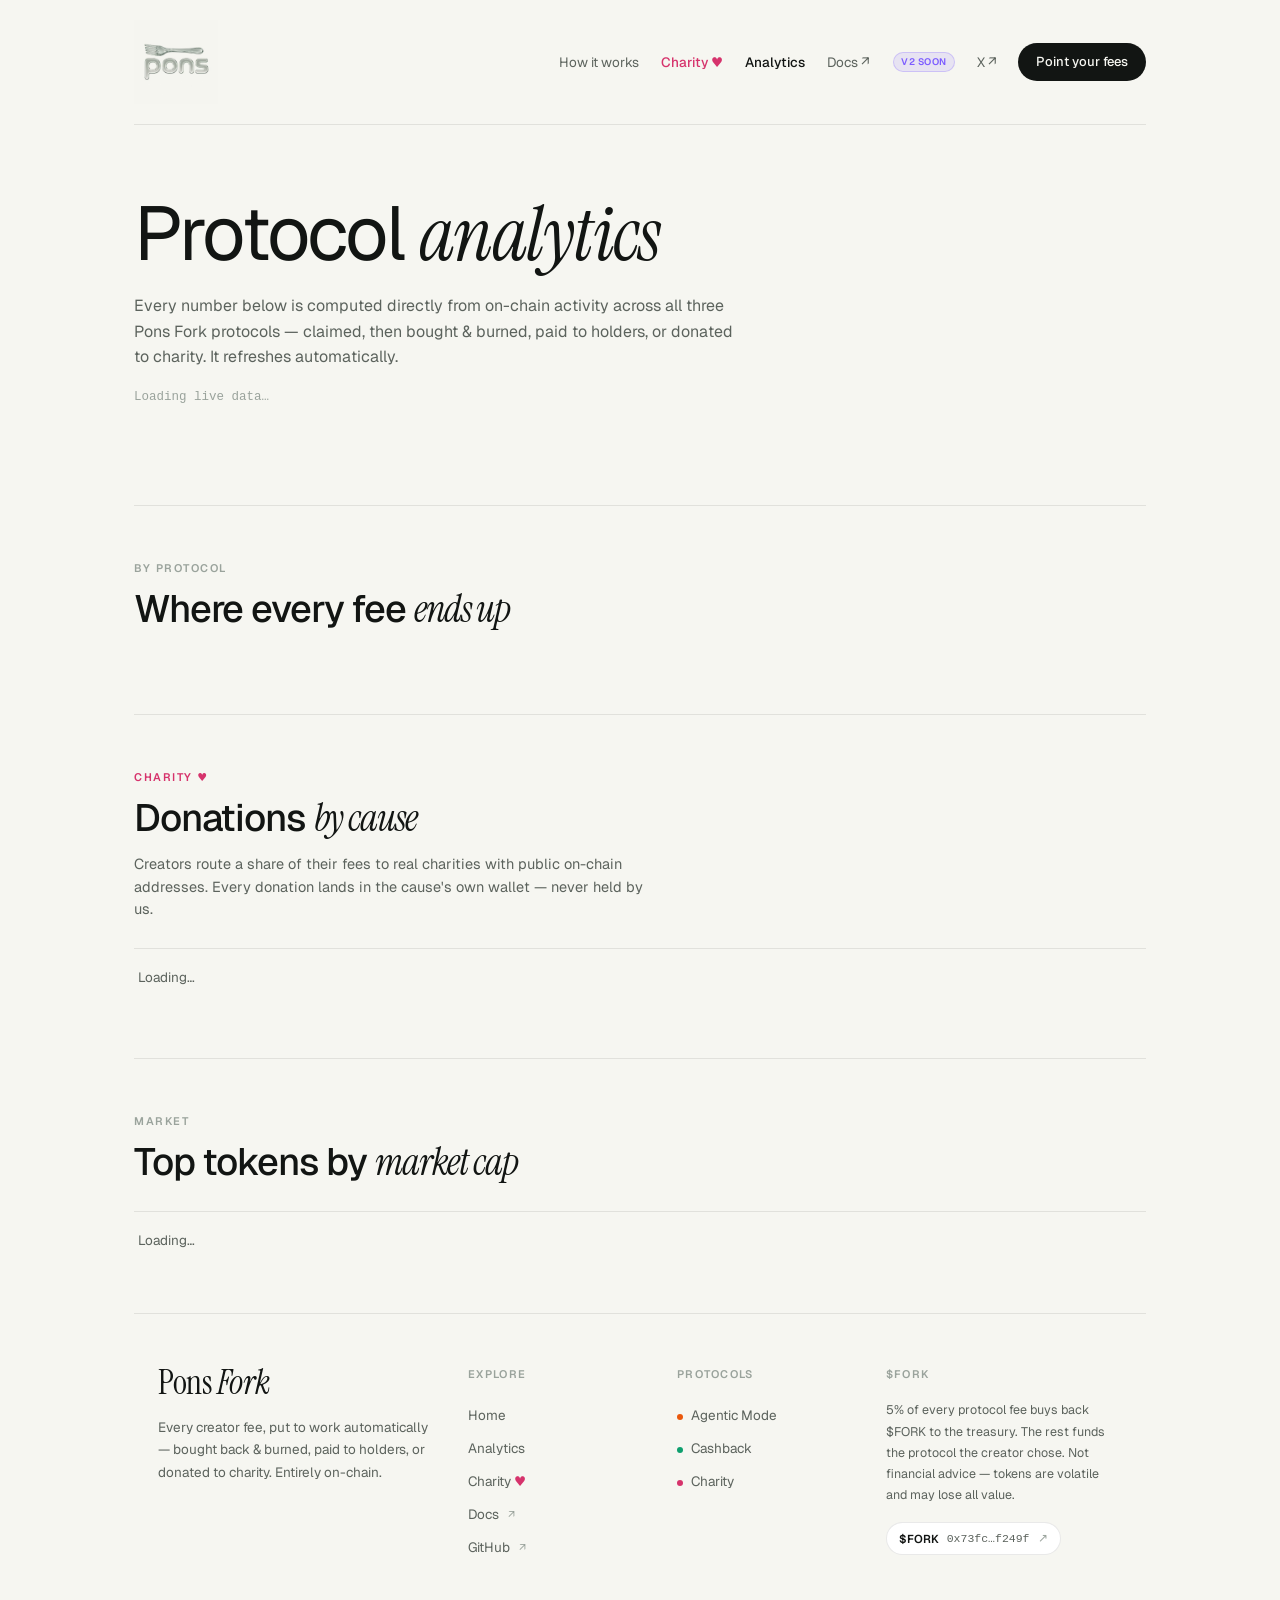
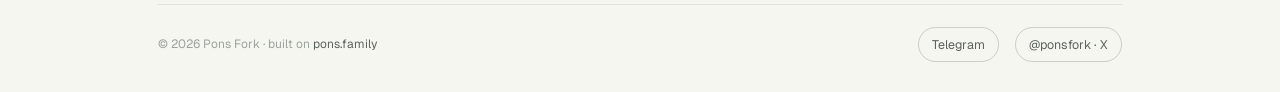
==== analytics/index.html @ f82c03ba "nav X -> Telegram; footer: drop pons.family from Protocols, add GitHub to Explore" ====
<!doctype html>
<html lang="en">
<head>
<meta charset="utf-8" />
<meta name="viewport" content="width=device-width, initial-scale=1" />
<title>Pons Fork — Protocol analytics</title>
<meta name="description" content="Live on-chain analytics for Pons Fork: fees claimed, bought &amp; burned, paid to holders, donated to charity, and 24h volume across all three protocols on Robinhood Chain." />
<link rel="icon" type="image/jpeg" href="/favicon.jpg" />
<link rel="apple-touch-icon" href="/favicon.jpg" />
<link rel="preconnect" href="https://fonts.googleapis.com" />
<link rel="preconnect" href="https://fonts.gstatic.com" crossorigin />
<link href="https://fonts.googleapis.com/css2?family=Geist:wght@400;500;600&family=Instrument+Serif:ital@0;1&display=swap" rel="stylesheet" />
<style>
  :root{
    --bg:#f6f6f1;--ink:#121513;--mut:#5c635d;--faint:#9aa39c;
    --line:rgba(18,21,19,.09);--card:#ffffff;
    --burn:#ea580c;--burn-bg:rgba(234,88,12,.1);
    --hold:#0e9f6e;--hold-bg:rgba(14,159,110,.1);
    --heart:#d6336c;--heart-bg:rgba(214,51,108,.09);
    --fork:#7c5cff;--fork-bg:rgba(124,92,255,.1);
    --red:#d23c3c;--red-bg:rgba(210,60,60,.08);
    --sans:"Geist",system-ui,-apple-system,"Segoe UI",sans-serif;
    --serif:"Instrument Serif",Georgia,serif;
    --mono:ui-monospace,"SF Mono","Cascadia Code",Menlo,Consolas,monospace;
  }
  *{box-sizing:border-box;margin:0}
  html,body{background:var(--bg)}
  body{font-family:var(--sans);color:var(--ink);line-height:1.55;-webkit-font-smoothing:antialiased;font-size:15px}
  .wrap{max-width:1060px;margin:0 auto;padding:0 24px}
  .mono{font-family:var(--mono);font-variant-numeric:tabular-nums}
  a{color:inherit}

  /* ── nav ── */
  .nav{display:flex;align-items:center;gap:22px;padding:20px 0;border-bottom:1px solid var(--line)}
  .brand{display:inline-flex;align-items:center;text-decoration:none;line-height:0}
  .brand-logo{height:84px;width:auto;display:block;mix-blend-mode:multiply;transition:opacity .15s}
  .brand:hover .brand-logo{opacity:.7}
  .sp{flex:1}
  .nav a.link{color:var(--mut);text-decoration:none;font-size:13.5px;font-weight:400}
  .nav a.link:hover{color:var(--ink)}
  .nav a.link.cur{color:var(--ink);font-weight:500}
  .navbtn{font:inherit;font-size:13px;font-weight:500;color:var(--bg);cursor:pointer;background:var(--ink);border:0;padding:9px 18px;border-radius:999px;transition:.15s;text-decoration:none;display:inline-block}
  .navbtn:hover{opacity:.85}
  @media(max-width:760px){.nav a.link,.navbtn{display:none}}

  /* ── page head ── */
  .ah{padding:56px 0 6px}
  .kicker{font-size:11px;font-weight:600;letter-spacing:.14em;text-transform:uppercase;color:var(--faint)}
  .kicker .live{display:inline-block;width:6px;height:6px;border-radius:50%;background:var(--hold);margin-right:7px;vertical-align:middle;animation:pf-pulse 2s ease-in-out infinite}
  @keyframes pf-pulse{0%,100%{opacity:1}50%{opacity:.3}}
  .ah h1{font-weight:400;font-size:clamp(40px,7vw,76px);line-height:1;letter-spacing:-.04em;margin-top:14px}
  .ah h1 .it{font-family:var(--serif);font-style:italic;letter-spacing:-.02em}
  .ah .sub{font-size:16px;color:var(--mut);max-width:56ch;margin-top:20px;line-height:1.6}
  .meta-line{margin-top:18px;font-size:12.5px;color:var(--faint);font-family:var(--mono);display:flex;gap:16px;flex-wrap:wrap;align-items:center}
  .meta-line b{color:var(--mut);font-weight:500}

  /* ── kpi grid ── */
  .kpis{display:grid;grid-template-columns:repeat(4,1fr);gap:14px;margin-top:40px}
  .kpi{background:var(--card);border:1px solid var(--line);border-radius:16px;padding:20px 20px 18px;position:relative;overflow:hidden}
  .kpi::before{content:"";position:absolute;left:0;top:0;bottom:0;width:3px;background:var(--faint);opacity:.5}
  .kpi.k-total::before{background:var(--ink)}
  .kpi.k-vol::before{background:var(--fork)}
  .kpi.k-fees::before{background:var(--ink)}
  .kpi.k-burn::before{background:var(--burn)}
  .kpi.k-hold::before{background:var(--hold)}
  .kpi.k-heart::before{background:var(--heart)}
  .kpi.k-fork::before{background:var(--fork)}
  .kpi.k-eth::before{background:var(--faint)}
  .kpi .l{font-size:11px;font-weight:600;letter-spacing:.06em;text-transform:uppercase;color:var(--faint)}
  .kpi .v{font-size:clamp(21px,2.6vw,28px);font-weight:500;letter-spacing:-.02em;margin-top:10px;font-family:var(--mono);font-variant-numeric:tabular-nums;line-height:1.05}
  .kpi .v small{font-size:14px;font-weight:400;color:var(--mut)}
  .kpi .sub{font-size:12px;color:var(--mut);margin-top:7px}
  .kpi .sub .chip{display:inline-block;margin-right:6px}
  .kpi .sub .a{color:var(--burn)} .kpi .sub .c{color:var(--hold)} .kpi .sub .h{color:var(--heart)}
  @media(max-width:860px){.kpis{grid-template-columns:repeat(2,1fr)}}
  @media(max-width:420px){.kpis{grid-template-columns:1fr}}

  /* ── sections ── */
  .sec{padding:54px 0 0;margin-top:52px;border-top:1px solid var(--line)}
  .sec h2{font-weight:500;font-size:clamp(26px,4vw,38px);line-height:1.05;letter-spacing:-.03em;margin-top:12px}
  .sec h2 .it{font-family:var(--serif);font-style:italic;font-weight:400}
  .sec .lead{color:var(--mut);font-size:14.5px;margin-top:14px;max-width:52ch}

  /* ── protocol cards ── */
  .pcards{display:grid;grid-template-columns:repeat(3,1fr);gap:16px;margin-top:32px}
  .pc{background:var(--card);border:1px solid var(--line);border-radius:18px;padding:24px}
  .pc .badge{font-size:10.5px;font-weight:600;letter-spacing:.02em;padding:4px 10px;border-radius:999px;display:inline-block}
  .pc.a .badge{color:var(--burn);background:var(--burn-bg)}
  .pc.c .badge{color:var(--hold);background:var(--hold-bg)}
  .pc.h .badge{color:var(--heart);background:var(--heart-bg)}
  .pc .big{font-size:30px;font-weight:500;letter-spacing:-.025em;margin-top:18px;font-family:var(--mono);font-variant-numeric:tabular-nums}
  .pc .lbl{font-size:12.5px;color:var(--mut);margin-top:4px}
  .pc .foot{margin-top:16px;padding-top:14px;border-top:1px solid var(--line);font-size:12.5px;color:var(--mut)}
  .pc .foot b{color:var(--ink);font-family:var(--mono);font-weight:600}
  @media(max-width:720px){.pcards{grid-template-columns:1fr}}

  /* ── tables ── */
  .tbl{margin-top:28px;border-top:1px solid var(--line)}
  .tr{display:flex;align-items:center;gap:14px;padding:15px 4px;border-bottom:1px solid var(--line);text-decoration:none;transition:background .12s}
  a.tr:hover{background:rgba(18,21,19,.025)}
  .tr .rank{width:22px;color:var(--faint);font-size:12px;font-family:var(--mono);flex:none;text-align:right}
  .tr .ic{width:34px;height:34px;border-radius:50%;display:grid;place-items:center;font-weight:600;font-size:11px;font-family:var(--mono);flex:none;color:#fff}
  .tr img.ic{object-fit:cover;background:#fff}
  .tr img.orglogo{object-fit:contain;background:#fff;padding:4px;border:1px solid var(--line)}
  .tr .ccopy{cursor:pointer;color:var(--faint);margin-left:6px;font-size:11px;font-family:var(--sans)}
  .tr .ccopy:hover{color:var(--ink)}
  .tr .nm{font-weight:500;font-size:14.5px}
  .tr .tick{color:var(--faint);font-size:12px;font-family:var(--mono)}
  .tr .val{margin-left:auto;text-align:right}
  .tr .val .v{font-family:var(--mono);font-weight:500;font-size:14.5px}
  .tr .val .l{font-size:11px;color:var(--faint)}
  .tr .arrow{color:var(--faint);flex:none;margin-left:4px}
  .muted{color:var(--mut);font-size:13.5px;padding:18px 4px}

  .skel{color:var(--faint)}
  /* == pons-fork-footer == */
  .site-footer{border-top:1px solid var(--line);margin-top:44px}
  .site-footer .wrap{padding-top:52px;padding-bottom:30px}
  .site-footer .ft-top{display:grid;grid-template-columns:1.6fr 1fr 1fr 1.4fr;gap:40px}
  .site-footer .ft-brand .logo{font-family:var(--serif);font-size:34px;line-height:1;letter-spacing:-.01em;color:var(--ink)}
  .site-footer .ft-brand .logo .fork{font-style:italic}
  .site-footer .ft-brand p{margin-top:16px;font-size:13.5px;line-height:1.65;color:var(--mut);max-width:34ch}
  .site-footer .ft-col h4,.site-footer .ft-risk h4{font-size:11px;font-weight:600;letter-spacing:.12em;text-transform:uppercase;color:var(--faint);margin-bottom:16px}
  .site-footer .ft-col a{display:block;text-decoration:none;color:var(--mut);font-size:13.5px;padding:6px 0;transition:color .12s}
  .site-footer .ft-col a:hover{color:var(--ink)}
  .site-footer .ft-col a .tag{font-size:11px;color:var(--faint);margin-left:6px}
  .site-footer .ft-col a .heart{color:var(--heart)}
  .site-footer .ft-col a .dot{display:inline-block;width:6px;height:6px;border-radius:50%;margin-right:8px;vertical-align:middle}
  .site-footer .d-burn{background:var(--burn)}.site-footer .d-hold{background:var(--hold)}.site-footer .d-heart{background:var(--heart)}
  .site-footer .ft-risk p{font-size:12.5px;line-height:1.7;color:var(--mut)}
  .site-footer .ft-risk .ca{display:inline-flex;align-items:center;gap:8px;margin-top:16px;font-family:var(--mono);font-size:11.5px;color:var(--mut);background:var(--card);border:1px solid var(--line);padding:7px 12px;border-radius:999px;text-decoration:none}
  .site-footer .ft-risk .ca b{color:var(--ink);font-family:var(--sans);font-weight:600}
  .site-footer .ft-risk .ca .cp{color:var(--faint)}.site-footer .ft-risk .ca:hover .cp{color:var(--ink)}
  .site-footer .ft-bar{border-top:1px solid var(--line);margin-top:40px;padding-top:22px;display:flex;align-items:center;gap:16px;flex-wrap:wrap}
  .site-footer .ft-bar .cc{font-size:12px;color:var(--faint)}
  .site-footer .ft-bar .cc a{color:var(--mut);text-decoration:none}
  .site-footer .ft-bar .sp{flex:1}
  .site-footer .ft-bar .soc{display:inline-flex;align-items:center;gap:8px;text-decoration:none;color:var(--mut);font-size:12.5px;border:1px solid rgba(18,21,19,.18);padding:7px 13px;border-radius:999px;transition:.12s}
  .site-footer .ft-bar .soc:hover{color:var(--ink);border-color:var(--ink)}
  .v2soon{display:inline-block;font-size:9.5px;font-weight:600;letter-spacing:.06em;text-transform:uppercase;color:#7c5cff;background:rgba(124,92,255,.12);border:1px solid rgba(124,92,255,.25);padding:2px 7px;border-radius:999px;margin-left:2px;vertical-align:middle}
  @media(max-width:820px){.site-footer .ft-top{grid-template-columns:1fr 1fr;gap:32px}.site-footer .ft-brand{grid-column:1/-1}}
  @media(max-width:520px){.site-footer .ft-top{grid-template-columns:1fr 1fr}.site-footer .ft-risk{grid-column:1/-1}}
</style>
</head>
<body>
<div class="wrap">
  <nav class="nav">
    <a class="brand" href="/" aria-label="Pons Fork — home"><img class="brand-logo" src="/logo.jpg" alt="Pons Fork" width="400" height="400" /></a>
    <div class="sp"></div>
    <a class="link" href="/#how">How it works</a>
    <a class="link" href="/charity/" style="color:var(--heart);font-weight:500">Charity ♥</a>
    <a class="link cur" href="/analytics/">Analytics</a>
    <a class="link" href="https://pons-fork.gitbook.io/pons-fork-docs/">Docs ↗</a>
    <span class="v2soon">V2 soon</span>
    <a class="link" href="https://t.me/ponsfork">X ↗</a>
    <a class="navbtn" href="/#modes">Point your fees</a>
  </nav>

  <header class="ah">
    <h1>Protocol <span class="it">analytics</span></h1>
    <p class="sub">Every number below is computed directly from on-chain activity across all three Pons Fork protocols — claimed, then bought &amp; burned, paid to holders, or donated to charity. It refreshes automatically.</p>
    <div class="meta-line" id="meta"><span class="skel">Loading live data…</span></div>
  </header>

  <div class="kpis" id="kpis"></div>

  <section class="sec">
    <div class="kicker">By protocol</div>
    <h2>Where every fee <span class="it">ends up</span></h2>
    <div class="pcards" id="pcards"></div>
  </section>

  <section class="sec">
    <div class="kicker" style="color:var(--heart)">Charity ♥</div>
    <h2>Donations <span class="it">by cause</span></h2>
    <p class="lead">Creators route a share of their fees to real charities with public on-chain addresses. Every donation lands in the cause's own wallet — never held by us.</p>
    <div class="tbl" id="charity"><div class="muted">Loading…</div></div>
  </section>

  <section class="sec">
    <div class="kicker">Market</div>
    <h2>Top tokens by <span class="it">market cap</span></h2>
    <div class="tbl" id="top"><div class="muted">Loading…</div></div>
  </section>

  <footer class="site-footer">
    <div class="wrap">
      <div class="ft-top">
        <div class="ft-brand">
          <div class="logo">Pons <span class="fork">Fork</span></div>
          <p>Every creator fee, put to work automatically — bought back &amp; burned, paid to holders, or donated to charity. Entirely on-chain.</p>
        </div>
        <div class="ft-col">
          <h4>Explore</h4>
          <a href="/">Home</a>
          <a href="/analytics/">Analytics</a>
          <a href="/charity/">Charity <span class="heart">&hearts;</span></a>
          <a href="https://pons-fork.gitbook.io/pons-fork-docs/">Docs <span class="tag">&#8599;</span></a>
          <a href="https://github.com/ponsfork">GitHub <span class="tag">&#8599;</span></a>
        </div>
        <div class="ft-col">
          <h4>Protocols</h4>
          <a href="/#modes"><span class="dot d-burn"></span>Agentic Mode</a>
          <a href="/#modes"><span class="dot d-hold"></span>Cashback</a>
          <a href="/charity/"><span class="dot d-heart"></span>Charity</a>
        </div>
        <div class="ft-risk">
          <h4>$FORK</h4>
          <p>5% of every protocol fee buys back $FORK to the treasury. The rest funds the protocol the creator chose. Not financial advice — tokens are volatile and may lose all value.</p>
          <a class="ca" href="/token/0x73fc2f1cac113a37939c43a772f64f1706df249f" title="View $FORK"><b>$FORK</b><span>0x73fc&hellip;f249f</span><span class="cp">&#8599;</span></a>
        </div>
      </div>
      <div class="ft-bar">
        <span class="cc">&copy; 2026 Pons Fork &middot; built on <a href="https://pons.family">pons.family</a></span>
        <span class="sp"></span>
        <a class="soc" href="https://t.me/ponsfork">Telegram</a>
        <a class="soc" href="https://x.com/ponsfork">@ponsfork &middot; X</a>
      </div>
    </div>
  </footer>
</div>

<script type="module">
import {createPublicClient,http,getAddress,formatUnits,erc20Abi,parseAbi,decodeFunctionData} from "https://esm.sh/viem@2.23.2";
const RPC="https://rpc.mainnet.chain.robinhood.com";
const FACTORY="0xA5aAb3F0c6EeadF30Ef1D3Eb997108E976351feB";
const pc=createPublicClient({transport:http(RPC)});
const deployedEvent=parseAbi(["event TokenDeployed(address indexed token,address indexed deployer,address indexed dexFactory,address pairToken,uint256 dexId,uint256 launchConfigId)"])[0];
const launchAbi=parseAbi(["function launchToken((string name,string symbol,string logo,string description,(string twitter,string telegram,string discord,string website,string farcaster) socials,address feeWallet) params,uint256 launchConfigId,uint256 dexId,bytes32 salt) payable returns (address)"]);
const ipfsHttp=u=>!u?"":(u.startsWith("ipfs://")?"https://ipfs.io/ipfs/"+u.slice(7).replace(/^ipfs\//,""):u);
// Token logo lives only in the launchToken() calldata (IPFS URI) — find the launch tx via the indexed TokenDeployed log, decode input.
async function tokenLogo(token){
  try{
    const logs=await pc.getLogs({address:FACTORY,event:deployedEvent,args:{token},fromBlock:0n,toBlock:"latest"});
    if(!logs.length)return "";
    const tx=await pc.getTransaction({hash:logs[0].transactionHash});
    const {args}=decodeFunctionData({abi:launchAbi,data:tx.input});
    return ipfsHttp(args[0].logo);
  }catch(e){return "";}
}
function applyLogo(scope,token,fallbackText){
  tokenLogo(token).then(src=>{
    if(!src)return; const cur=scope.querySelector(".ic"); if(!cur)return;
    const img=document.createElement("img"); img.className="ic"; img.src=src; img.alt="";
    img.onerror=()=>{const d=document.createElement("div");d.className="ic";d.style.background="var(--ink)";d.style.color="#fff";d.textContent=fallbackText;img.replaceWith(d);};
    cur.replaceWith(img);
  });
}
// Charity org logos are self-hosted; swap the initials avatar for the logo once it loads, keep initials on failure.
function setOrgLogo(scope,id){
  const cur=scope.querySelector(".ic"); if(!cur)return;
  const img=new Image(); img.src="/orglogos/"+id+".png";
  img.onload=()=>{img.className="ic orglogo";img.alt="";cur.replaceWith(img);};
}
const ORG={
  "0x4647c3b4c5ba4efa6d8197331de00c26ce36e8e6":{name:"GiveWell",id:"givewell"},
  "0x92ee2370b56dc32794a6cd72585dc01d4288d314":{name:"St. Jude Children's Research Hospital",id:"stjude"},
  "0x1ca9eb2a5c213d417269134b80111f57e1644105":{name:"Electronic Frontier Foundation",id:"eff"},
  "0xc423f8aedf1753bc0ab58e455b0b5421cafe949e":{name:"Freedom of the Press Foundation",id:"fpf"},
};
const COLORS={GiveWell:"#0e9f6e","St. Jude Children's Research Hospital":"#d6336c","Electronic Frontier Foundation":"#7c5cff","Freedom of the Press Foundation":"#ea580c"};
const esc=s=>String(s).replace(/[&<>"]/g,c=>({"&":"&amp;","<":"&lt;",">":"&gt;",'"':"&quot;"}[c]));
const short=a=>a.slice(0,6)+"…"+a.slice(-4);
const fUsd=n=>!n?"$0":n>=1e6?"$"+(n/1e6).toFixed(2)+"M":n>=1e3?"$"+(n/1e3).toFixed(1)+"K":"$"+Math.round(n).toLocaleString();
const fNum=n=>n>=1e6?(n/1e6).toFixed(2)+"M":n>=1e3?(n/1e3).toFixed(1)+"K":Math.round(n).toLocaleString();
const fEth=s=>{const n=+s;return n?(n<0.001?n.toFixed(6):n.toFixed(4)):"0";};
const ago=iso=>{const s=(Date.now()-new Date(iso))/1000;if(s<90)return "just now";if(s<5400)return Math.round(s/60)+"m ago";return Math.round(s/3600)+"h ago";};
const kpi=(cls,l,v,sub)=>`<div class="kpi ${cls}"><div class="l">${l}</div><div class="v">${v}</div>${sub?`<div class="sub">${sub}</div>`:""}</div>`;

// Copy-to-clipboard via delegation: works for rows added later and cancels the row's link navigation.
document.addEventListener("click",ev=>{const cc=ev.target.closest(".ccopy");if(!cc)return;ev.preventDefault();ev.stopPropagation();const a=cc.getAttribute("data-a");if(navigator.clipboard)navigator.clipboard.writeText(a);cc.textContent="✓";setTimeout(()=>cc.textContent="⧉",1200);});

async function main(){
  let j={};
  try{j=await (await fetch("https://raw.githubusercontent.com/ponsfork/pons-fork-stats/main/stats.json?t="+Date.now())).json();}catch(e){}
  const an=j.analytics||{}, tokens=j.tokens||{};
  const usd=an.ethUsd||0;
  const usdOf=eth=>usd?" <small>≈ "+fUsd((+eth)*usd)+"</small>":"";

  // meta line
  document.getElementById("meta").innerHTML=
    `<span><b>${(an.tokens?.total)||0}</b> tokens connected</span>`+
    `<span>ETH <b>$${usd?usd.toLocaleString():"—"}</b></span>`+
    `<span>Updated <b>${an.updated?ago(an.updated):"—"}</b></span>`;

  // KPI tiles
  const t=an.tokens||{total:0,agentic:0,cashback:0,charity:0};
  document.getElementById("kpis").innerHTML=[
    kpi("k-total","Tokens connected",t.total,
       `<span class="chip a">${t.agentic} Agentic</span><span class="chip c">${t.cashback} Cashback</span><span class="chip h">${t.charity} Charity</span>`),
    kpi("k-vol","24h volume",fUsd(an.volume24hUsd||0),"across all connected pools"),
    kpi("k-fees","Fees claimed",fEth(an.feesClaimedEth||0)+" <small>ETH</small>",usd?"≈ "+fUsd((+an.feesClaimedEth||0)*usd)+" lifetime":"lifetime"),
    kpi("k-burn","Bought &amp; burned",fEth(an.buybackBurnEth||0)+" <small>ETH</small>","Agentic Mode"+(usd?" · ≈ "+fUsd((+an.buybackBurnEth||0)*usd):"")),
    kpi("k-hold","Paid to holders",fEth(an.paidHoldersEth||0)+" <small>ETH</small>","Cashback"+(usd?" · ≈ "+fUsd((+an.paidHoldersEth||0)*usd):"")),
    kpi("k-heart","Donated to charity",fEth(an.donatedEth||0)+" <small>ETH</small>","Charity"+(usd?" · ≈ "+fUsd((+an.donatedEth||0)*usd):"")),
    kpi("k-fork","$FORK accumulated",fNum(+(an.forkInTreasury||0)),"bought back → treasury"+(an.forkSupplyPct?` · ${(+an.forkSupplyPct).toFixed(2)}% of supply`:"")),
    kpi("k-burn","$FORK burned",fNum(+(an.forkBurned||0)),(an.forkBurnedPct?`${(+an.forkBurnedPct).toFixed(2)}% of supply`:"")+" · sent to 0x…dEaD"),
  ].join("");

  // protocol cards
  document.getElementById("pcards").innerHTML=[
    `<div class="pc a"><span class="badge">Agentic Mode</span><div class="big">${fEth(an.buybackBurnEth||0)} ETH</div><div class="lbl">bought back &amp; burned</div><div class="foot"><b>${t.agentic}</b> tokens · ${usd?fUsd((+an.buybackBurnEth||0)*usd)+" of supply removed":"supply removed"}</div></div>`,
    `<div class="pc c"><span class="badge">Cashback</span><div class="big">${fEth(an.paidHoldersEth||0)} ETH</div><div class="lbl">paid straight to holders</div><div class="foot"><b>${t.cashback}</b> tokens · ${usd?fUsd((+an.paidHoldersEth||0)*usd)+" returned":"returned in ETH"}</div></div>`,
    `<div class="pc h"><span class="badge">Charity</span><div class="big">${fEth(an.donatedEth||0)} ETH</div><div class="lbl">donated to real causes</div><div class="foot"><b>${t.charity}</b> tokens · ${usd?fUsd((+an.donatedEth||0)*usd)+" to charity wallets":"to charity wallets"}</div></div>`,
  ].join("");

  // charity leaderboard
  const cb=an.charityByOrg||{};
  const rows=Object.entries(cb).map(([a,v])=>{const o=ORG[a.toLowerCase()]||{};return{a,name:o.name||short(a),id:o.id,eth:(+formatUnits(BigInt(v.ethWei||"0"),18))};})
    .filter(r=>r.eth>0).sort((x,y)=>y.eth-x.eth);
  const cEl=document.getElementById("charity");
  if(!rows.length){cEl.innerHTML='<div class="muted">No donations recorded yet.</div>';}
  else{cEl.innerHTML=rows.map((r,i)=>{
    const col=COLORS[r.name]||"#5c635d";
    const init=r.name.replace(/[^A-Za-z]/g,"").slice(0,2).toUpperCase();
    return `<a class="tr" href="/profile/${r.a}"><div class="rank">${i+1}</div><div class="ic" style="background:${col}">${init}</div>`+
      `<div><div class="nm">${esc(r.name)}</div><div class="tick">${short(r.a)} <span class="ccopy" data-a="${r.a}" title="copy address">⧉</span></div></div>`+
      `<div class="val"><div class="v">${r.eth<0.001?r.eth.toFixed(6):r.eth.toFixed(4)} ETH</div><div class="l">${usd?"≈ "+fUsd(r.eth*usd):"donated"}</div></div><div class="arrow">→</div></a>`;
  }).join("");
  document.querySelectorAll("#charity .tr").forEach((el,i)=>{const r=rows[i];if(r&&r.id)setOrgLogo(el,r.id);});}

  // top tokens by market cap
  const tk=Object.entries(tokens).map(([a,v])=>({a,mc:+(v.mcapUsd||0)})).filter(r=>r.mc>0).sort((x,y)=>y.mc-x.mc).slice(0,10);
  const tEl=document.getElementById("top");
  if(!tk.length){tEl.innerHTML='<div class="muted">No market-cap data yet.</div>';return;}
  const metas=await Promise.all(tk.map(async r=>{
    try{const[n,s]=await Promise.all([
      pc.readContract({address:getAddress(r.a),abi:erc20Abi,functionName:"name"}).catch(()=>"Token"),
      pc.readContract({address:getAddress(r.a),abi:erc20Abi,functionName:"symbol"}).catch(()=>"?"),
    ]);return{...r,name:n,sym:s};}catch(e){return{...r,name:"Token",sym:"?"};}
  }));
  tEl.innerHTML=metas.map((r,i)=>{
    const init=esc(String(r.sym).slice(0,3).toUpperCase());
    return `<a class="tr" href="/token/${r.a}"><div class="rank">${i+1}</div><div class="ic" style="background:var(--ink)">${init}</div>`+
      `<div><div class="nm">${esc(r.name)}</div><div class="tick">$${esc(r.sym)} <span class="ccopy" data-a="${r.a}" title="copy contract">⧉</span></div></div>`+
      `<div class="val"><div class="v">${fUsd(r.mc)}</div><div class="l">market cap</div></div><div class="arrow">→</div></a>`;
  }).join("");
  document.querySelectorAll("#top .tr").forEach((el,i)=>{const m=metas[i];if(m)applyLogo(el,getAddress(m.a),String(m.sym).slice(0,3).toUpperCase());});
}
main();
</script>
</body>
</html>
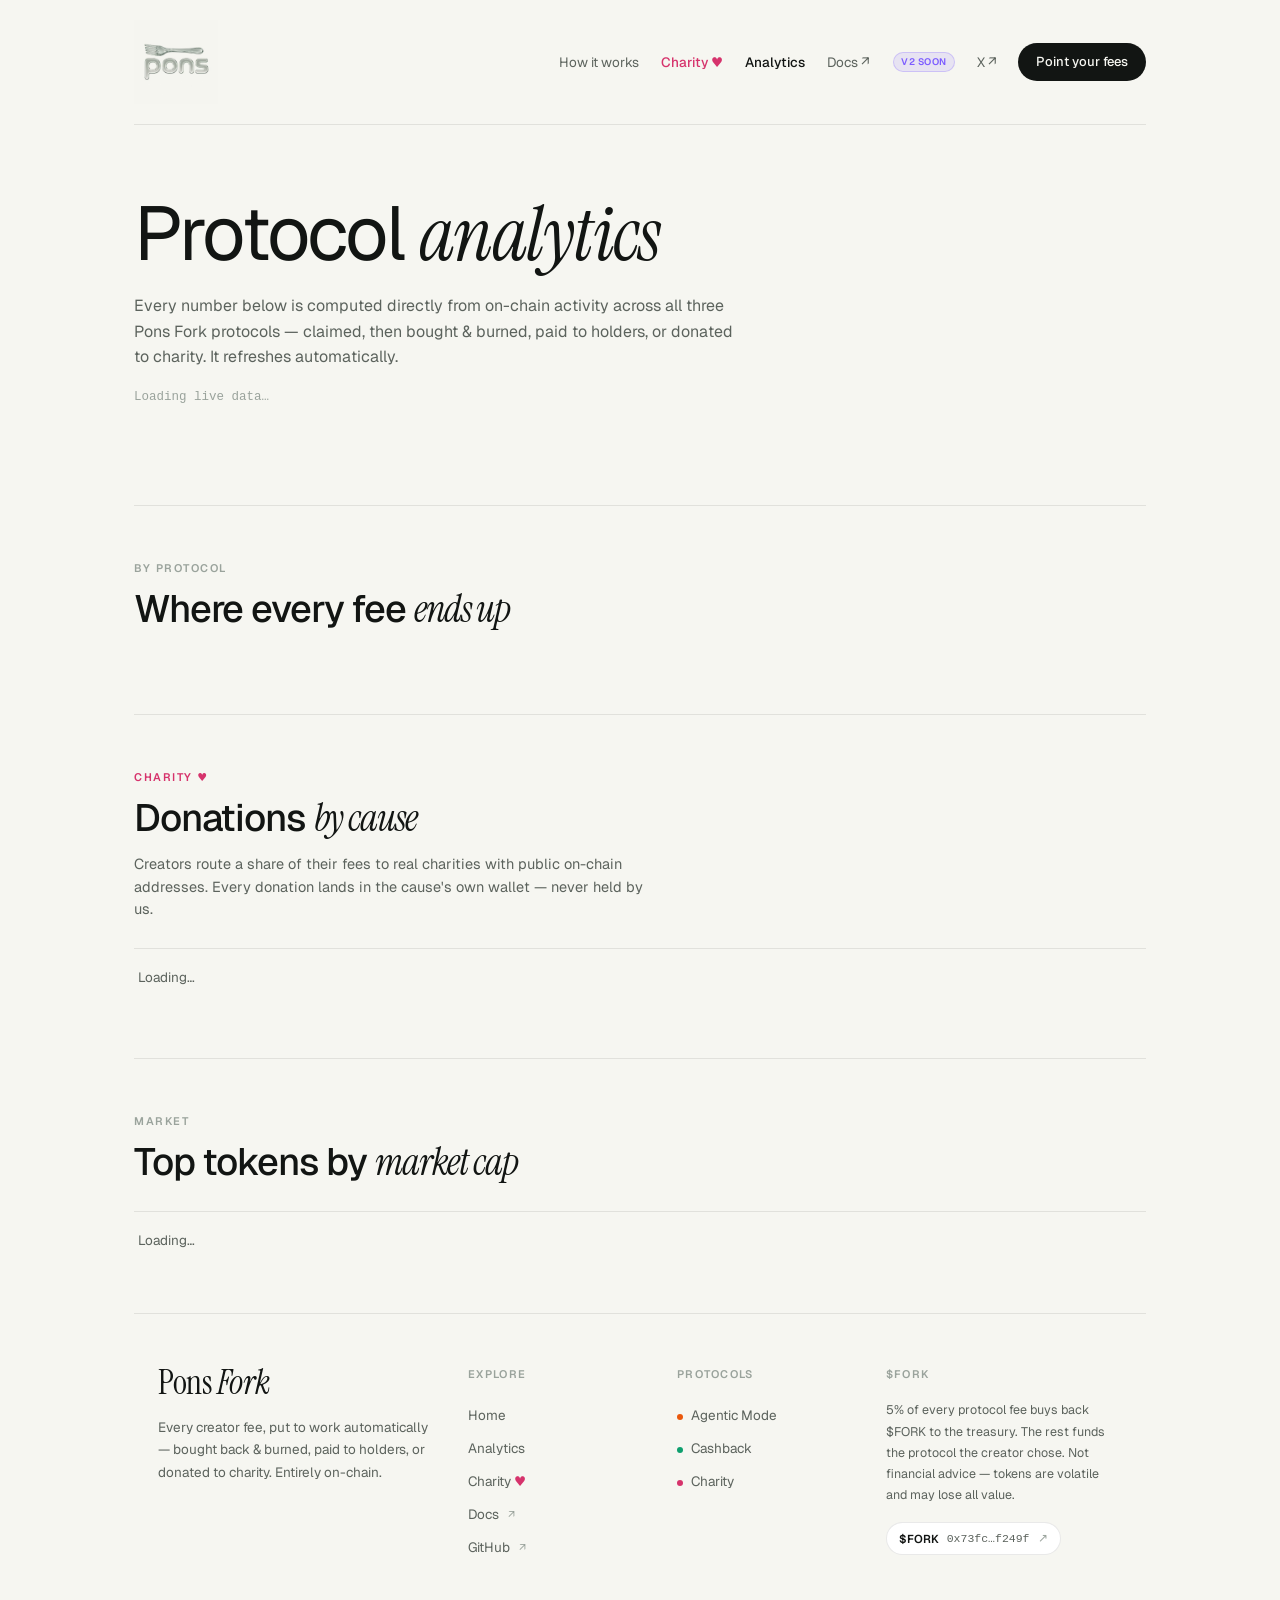
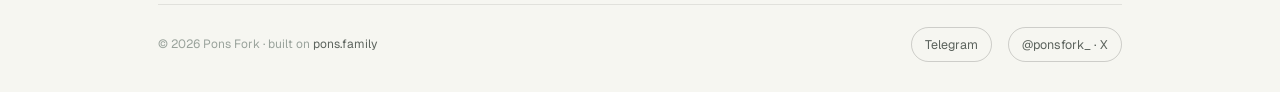
==== commit f56fecf3: "Twitter -> new account @ponsfork_ (nav X, footer); remove stale X-suspended banner" ====
--- a/analytics/index.html
+++ b/analytics/index.html
@@ -152,7 +152,7 @@
     <a class="link cur" href="/analytics/">Analytics</a>
     <a class="link" href="https://pons-fork.gitbook.io/pons-fork-docs/">Docs ↗</a>
     <span class="v2soon">V2 soon</span>
-    <a class="link" href="https://t.me/ponsfork">X ↗</a>
+    <a class="link" href="https://x.com/ponsfork_">X ↗</a>
     <a class="navbtn" href="/#modes">Point your fees</a>
   </nav>
 
@@ -214,7 +214,7 @@
         <span class="cc">&copy; 2026 Pons Fork &middot; built on <a href="https://pons.family">pons.family</a></span>
         <span class="sp"></span>
         <a class="soc" href="https://t.me/ponsfork">Telegram</a>
-        <a class="soc" href="https://x.com/ponsfork">@ponsfork &middot; X</a>
+        <a class="soc" href="https://x.com/ponsfork_">@ponsfork_ &middot; X</a>
       </div>
     </div>
   </footer>
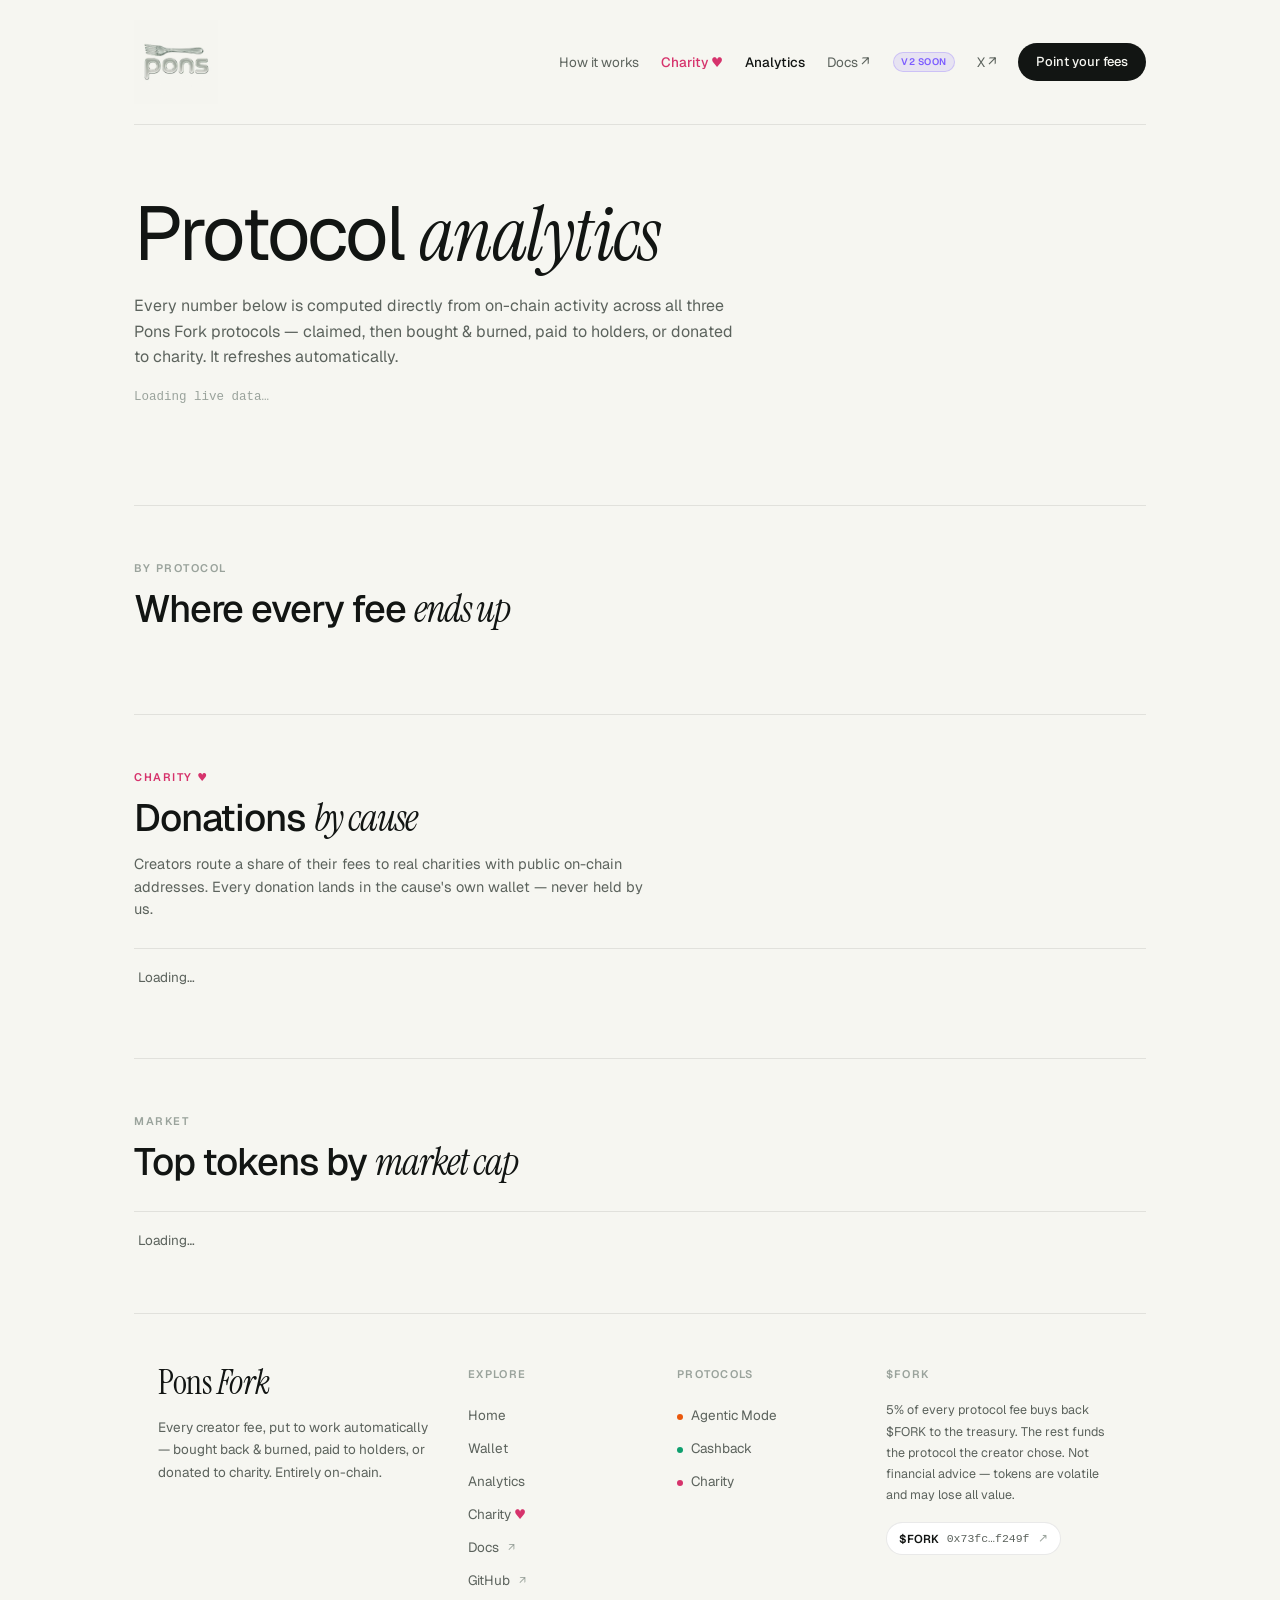
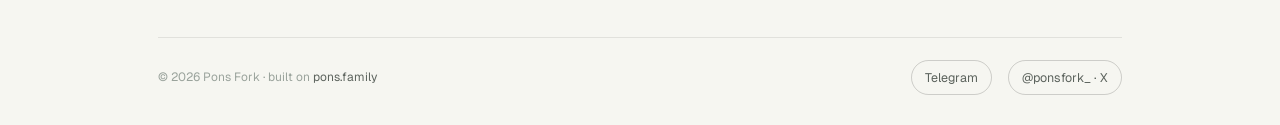
==== commit 56c6406b: "footer: add Wallet link (/wallet)" ====
--- a/analytics/index.html
+++ b/analytics/index.html
@@ -193,6 +193,7 @@
         <div class="ft-col">
           <h4>Explore</h4>
           <a href="/">Home</a>
+          <a href="/wallet/">Wallet</a>
           <a href="/analytics/">Analytics</a>
           <a href="/charity/">Charity <span class="heart">&hearts;</span></a>
           <a href="https://pons-fork.gitbook.io/pons-fork-docs/">Docs <span class="tag">&#8599;</span></a>
@@ -221,10 +222,10 @@
 </div>
 
 <script type="module">
-import {createPublicClient,http,getAddress,formatUnits,erc20Abi,parseAbi,decodeFunctionData} from "https://esm.sh/viem@2.23.2";
+import {createPublicClient,http,fallback,getAddress,formatUnits,erc20Abi,parseAbi,decodeFunctionData} from "https://esm.sh/viem@2.23.2";
 const RPC="https://rpc.mainnet.chain.robinhood.com";
 const FACTORY="0xA5aAb3F0c6EeadF30Ef1D3Eb997108E976351feB";
-const pc=createPublicClient({transport:http(RPC)});
+const pc=createPublicClient({transport:fallback([http(RPC),http("https://rpc.arrowrpc.com")])});
 const deployedEvent=parseAbi(["event TokenDeployed(address indexed token,address indexed deployer,address indexed dexFactory,address pairToken,uint256 dexId,uint256 launchConfigId)"])[0];
 const launchAbi=parseAbi(["function launchToken((string name,string symbol,string logo,string description,(string twitter,string telegram,string discord,string website,string farcaster) socials,address feeWallet) params,uint256 launchConfigId,uint256 dexId,bytes32 salt) payable returns (address)"]);
 const ipfsHttp=u=>!u?"":(u.startsWith("ipfs://")?"https://ipfs.io/ipfs/"+u.slice(7).replace(/^ipfs\//,""):u);
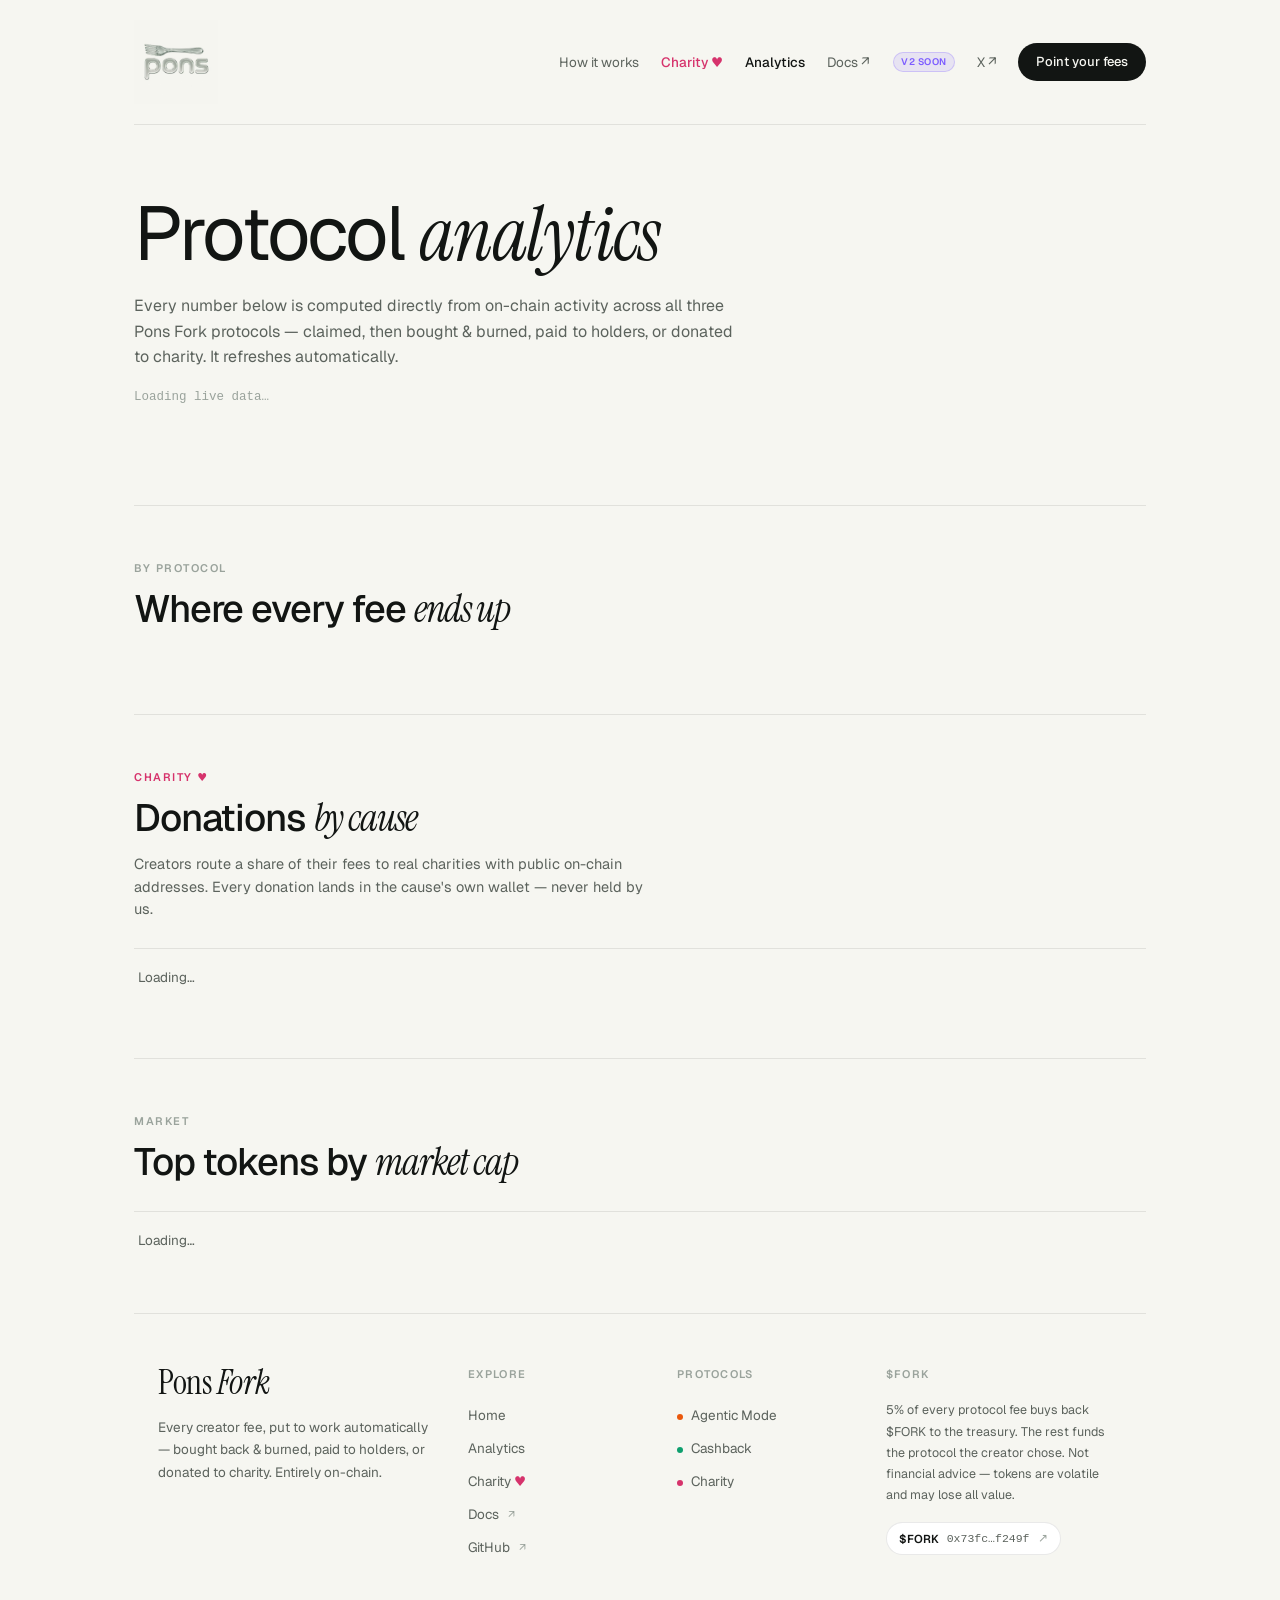
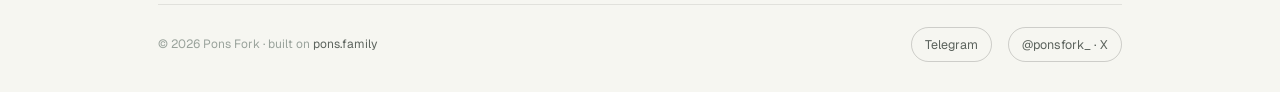
==== commit 4f5cfd89: "wallet: swap Privy redirect for Reown AppKit connect (site-wide) - add shared /wallet.js: lazy-loads" ====
--- a/analytics/index.html
+++ b/analytics/index.html
@@ -141,6 +141,7 @@
   @media(max-width:820px){.site-footer .ft-top{grid-template-columns:1fr 1fr;gap:32px}.site-footer .ft-brand{grid-column:1/-1}}
   @media(max-width:520px){.site-footer .ft-top{grid-template-columns:1fr 1fr}.site-footer .ft-risk{grid-column:1/-1}}
 </style>
+  <script type="module" src="/wallet.js"></script>
 </head>
 <body>
 <div class="wrap">
@@ -193,7 +194,6 @@
         <div class="ft-col">
           <h4>Explore</h4>
           <a href="/">Home</a>
-          <a href="/wallet/">Wallet</a>
           <a href="/analytics/">Analytics</a>
           <a href="/charity/">Charity <span class="heart">&hearts;</span></a>
           <a href="https://pons-fork.gitbook.io/pons-fork-docs/">Docs <span class="tag">&#8599;</span></a>
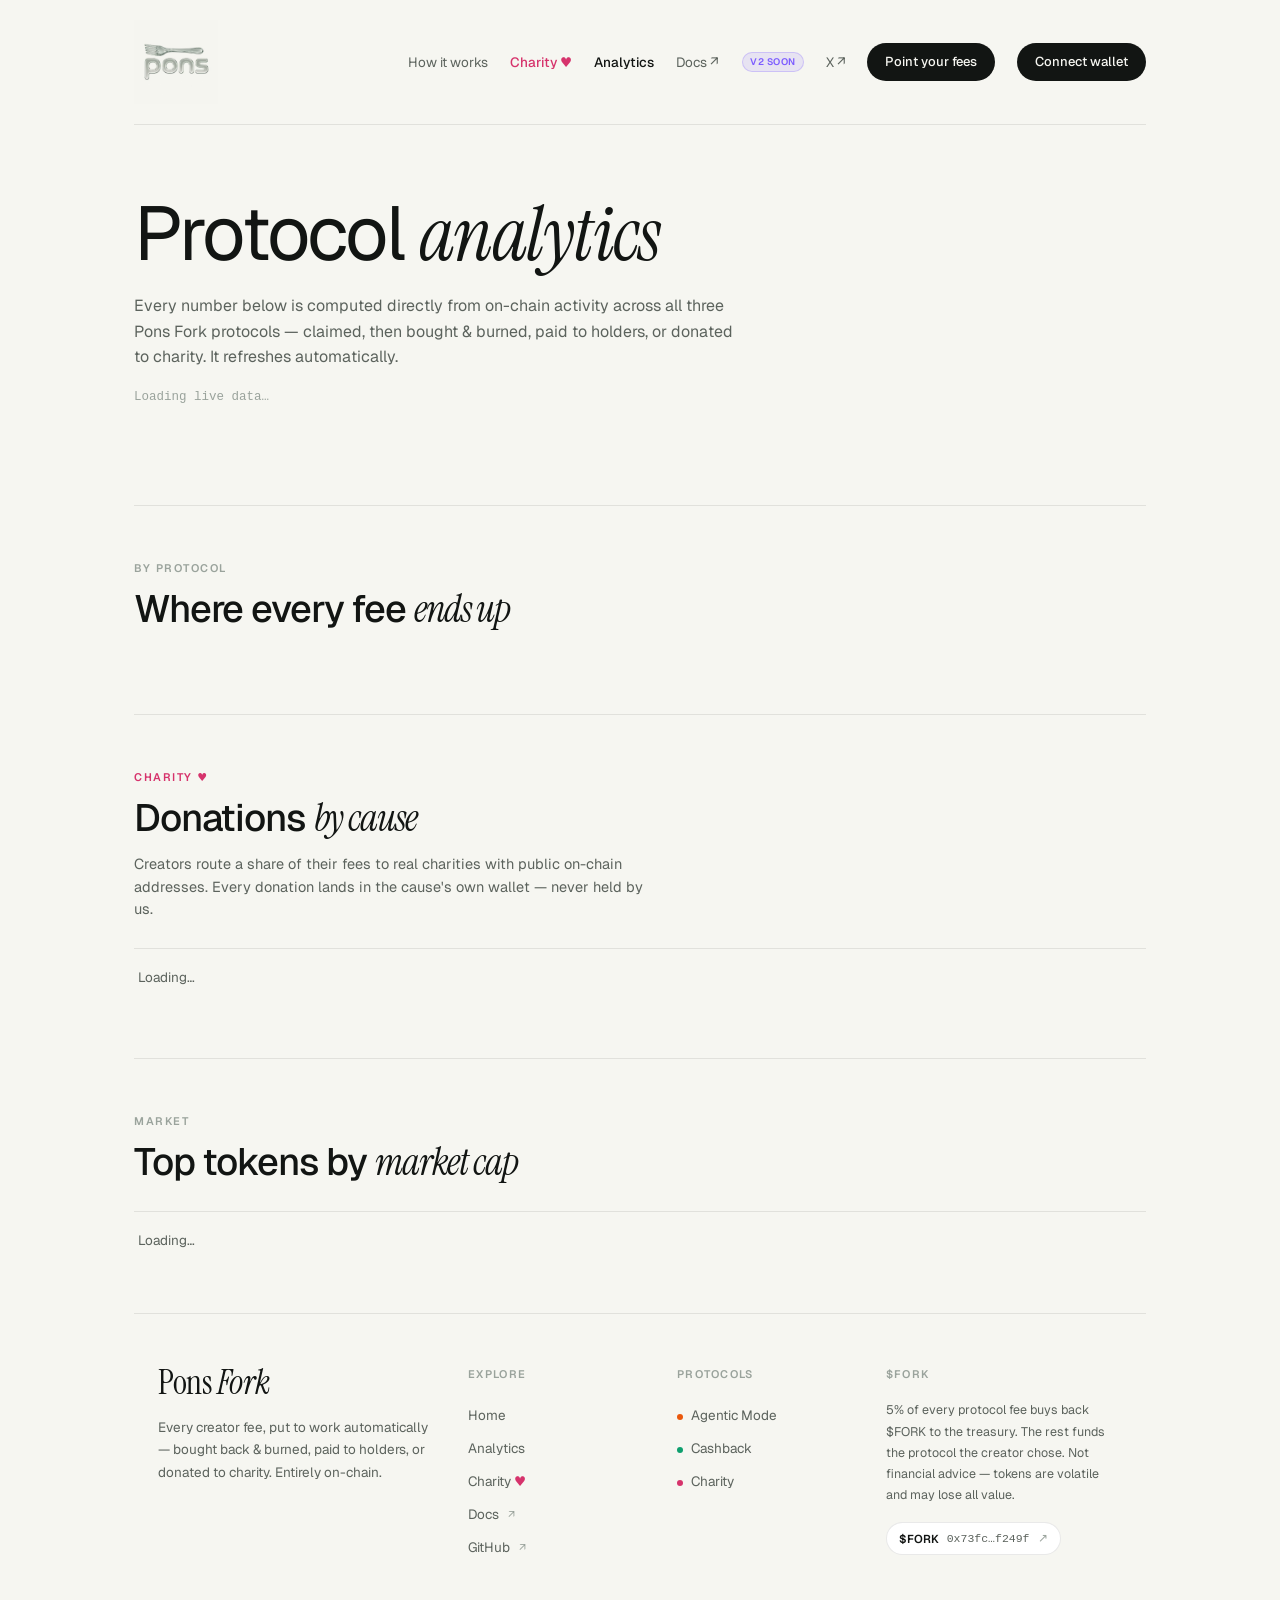
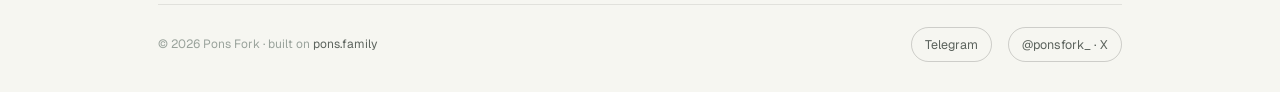
==== commit 9f009f2e: "wallet: persist connection across pages + fix disconnect + connect on all pages - wallet.js now owns" ====
--- a/analytics/index.html
+++ b/analytics/index.html
@@ -155,6 +155,7 @@
     <span class="v2soon">V2 soon</span>
     <a class="link" href="https://x.com/ponsfork_">X ↗</a>
     <a class="navbtn" href="/#modes">Point your fees</a>
+    <button class="navbtn" id="nav-connect">Connect wallet</button>
   </nav>
 
   <header class="ah">
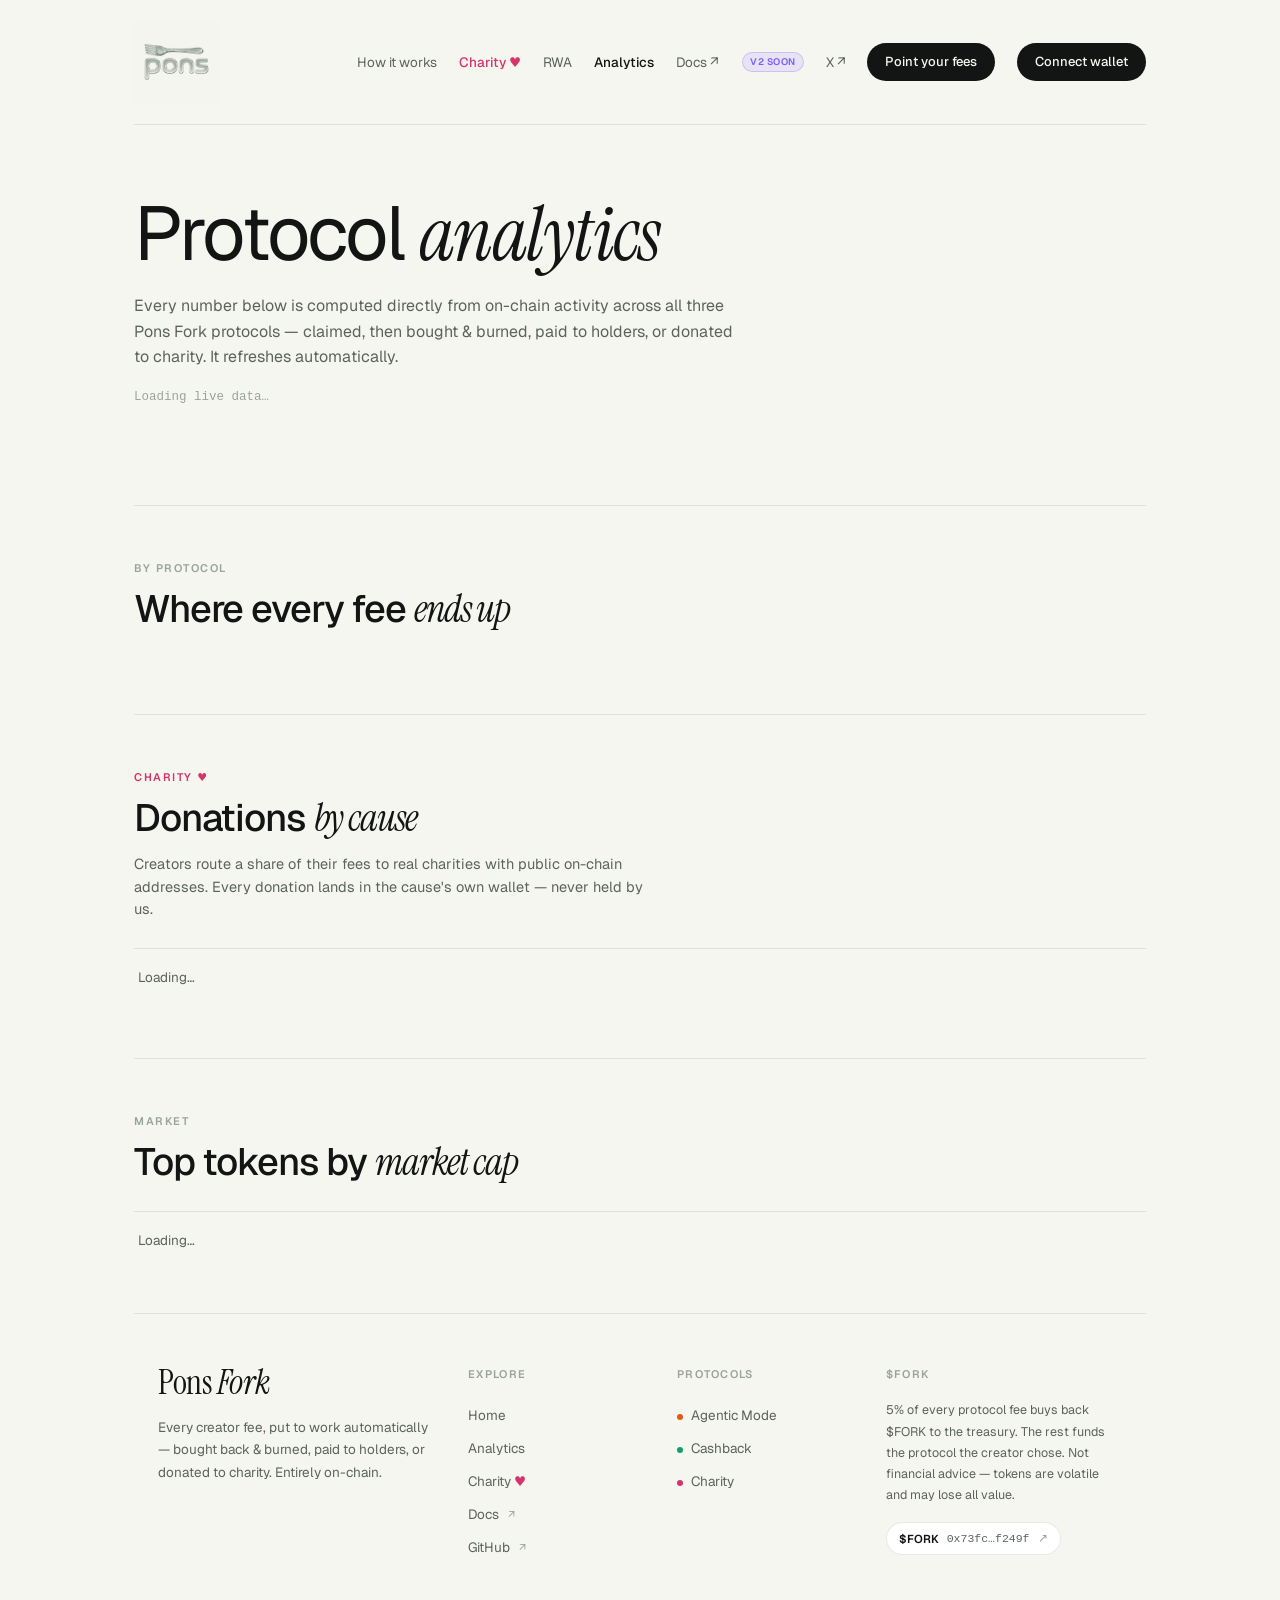
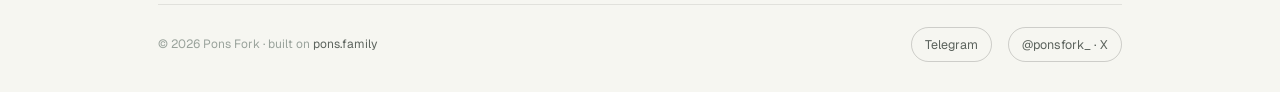
==== commit f2cfe29d: "site: add RWA Cashback tab (/rwa) + nav links New /rwa page (charity-style): connect deployer wallet" ====
--- a/analytics/index.html
+++ b/analytics/index.html
@@ -150,6 +150,7 @@
     <div class="sp"></div>
     <a class="link" href="/#how">How it works</a>
     <a class="link" href="/charity/" style="color:var(--heart);font-weight:500">Charity ♥</a>
+    <a class="link" href="/rwa/">RWA</a>
     <a class="link cur" href="/analytics/">Analytics</a>
     <a class="link" href="https://pons-fork.gitbook.io/pons-fork-docs/">Docs ↗</a>
     <span class="v2soon">V2 soon</span>
